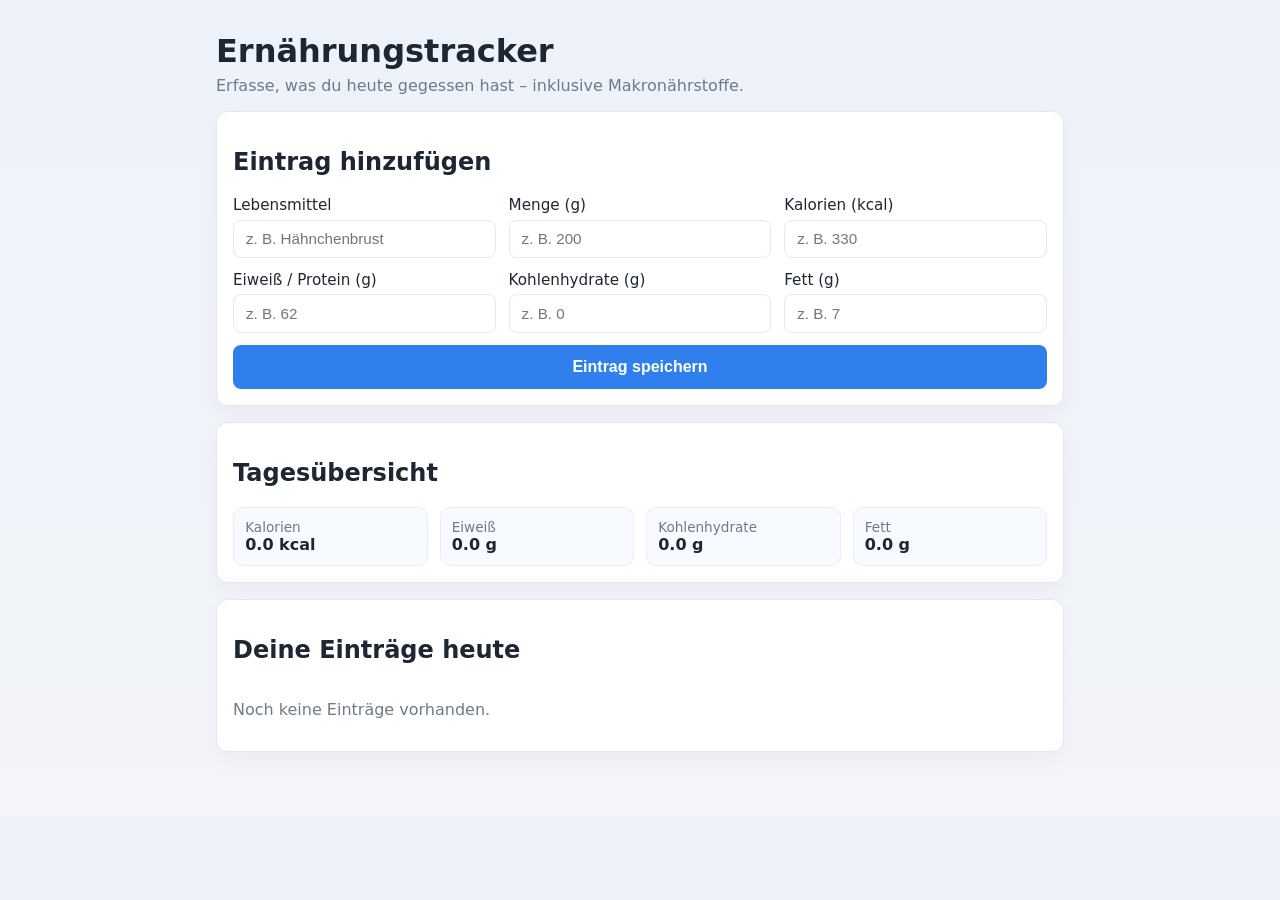
==== index.html @ 435cd2fa "Add nutrition tracker web app" ====
<!DOCTYPE html>
<html lang="de">
  <head>
    <meta charset="UTF-8" />
    <meta name="viewport" content="width=device-width, initial-scale=1.0" />
    <title>Ernährungstracker</title>
    <link rel="stylesheet" href="styles.css" />
  </head>
  <body>
    <main class="container">
      <h1>Ernährungstracker</h1>
      <p class="subtitle">Erfasse, was du heute gegessen hast – inklusive Makronährstoffe.</p>

      <section class="card">
        <h2>Eintrag hinzufügen</h2>
        <form id="mealForm" class="meal-form">
          <label>
            Lebensmittel
            <input type="text" id="food" placeholder="z. B. Hähnchenbrust" required />
          </label>

          <label>
            Menge (g)
            <input type="number" id="amount" min="1" step="1" placeholder="z. B. 200" required />
          </label>

          <label>
            Kalorien (kcal)
            <input type="number" id="calories" min="0" step="0.1" placeholder="z. B. 330" required />
          </label>

          <label>
            Eiweiß / Protein (g)
            <input type="number" id="protein" min="0" step="0.1" placeholder="z. B. 62" required />
          </label>

          <label>
            Kohlenhydrate (g)
            <input type="number" id="carbs" min="0" step="0.1" placeholder="z. B. 0" required />
          </label>

          <label>
            Fett (g)
            <input type="number" id="fat" min="0" step="0.1" placeholder="z. B. 7" required />
          </label>

          <button type="submit">Eintrag speichern</button>
        </form>
      </section>

      <section class="card">
        <h2>Tagesübersicht</h2>
        <div class="totals" id="totals">
          <div><span>Kalorien</span><strong id="totalCalories">0 kcal</strong></div>
          <div><span>Eiweiß</span><strong id="totalProtein">0 g</strong></div>
          <div><span>Kohlenhydrate</span><strong id="totalCarbs">0 g</strong></div>
          <div><span>Fett</span><strong id="totalFat">0 g</strong></div>
        </div>
      </section>

      <section class="card">
        <h2>Deine Einträge heute</h2>
        <ul id="mealList" class="meal-list"></ul>
        <p id="emptyState" class="empty-state">Noch keine Einträge vorhanden.</p>
      </section>
    </main>

    <script src="app.js"></script>
  </body>
</html>
---- styles.css ----
:root {
  --bg: #f3f5f9;
  --card: #ffffff;
  --text: #1d2733;
  --muted: #6c7a89;
  --accent: #2f80ed;
  --accent-dark: #1f6bcc;
  --border: #e4e8ef;
}

* {
  box-sizing: border-box;
}

body {
  margin: 0;
  font-family: Inter, system-ui, -apple-system, Segoe UI, Roboto, Arial, sans-serif;
  color: var(--text);
  background: linear-gradient(180deg, #edf2fa, var(--bg));
}

.container {
  max-width: 880px;
  margin: 2rem auto;
  padding: 0 1rem 2rem;
}

h1 {
  margin-bottom: 0.4rem;
}

.subtitle {
  margin-top: 0;
  color: var(--muted);
}

.card {
  background: var(--card);
  border: 1px solid var(--border);
  border-radius: 12px;
  padding: 1rem;
  margin-top: 1rem;
  box-shadow: 0 8px 20px rgba(0, 0, 0, 0.04);
}

.meal-form {
  display: grid;
  grid-template-columns: repeat(auto-fit, minmax(200px, 1fr));
  gap: 0.8rem;
}

label {
  display: flex;
  flex-direction: column;
  gap: 0.35rem;
  font-size: 0.95rem;
}

input {
  border: 1px solid var(--border);
  border-radius: 8px;
  padding: 0.6rem 0.75rem;
  font-size: 0.95rem;
}

button {
  grid-column: 1 / -1;
  border: none;
  border-radius: 8px;
  padding: 0.8rem 1rem;
  background: var(--accent);
  color: white;
  font-size: 1rem;
  font-weight: 600;
  cursor: pointer;
}

button:hover {
  background: var(--accent-dark);
}

.totals {
  display: grid;
  grid-template-columns: repeat(auto-fit, minmax(140px, 1fr));
  gap: 0.75rem;
}

.totals div {
  background: #f7faff;
  border: 1px solid #e7eef9;
  border-radius: 10px;
  padding: 0.7rem;
}

.totals span {
  color: var(--muted);
  display: block;
  font-size: 0.85rem;
}

.meal-list {
  list-style: none;
  margin: 0;
  padding: 0;
  display: grid;
  gap: 0.65rem;
}

.meal-item {
  display: flex;
  justify-content: space-between;
  gap: 1rem;
  border: 1px solid var(--border);
  border-radius: 10px;
  padding: 0.7rem;
}

.meal-meta {
  color: var(--muted);
  font-size: 0.9rem;
}

.empty-state {
  color: var(--muted);
}

.remove-btn {
  border: none;
  border-radius: 6px;
  padding: 0.35rem 0.6rem;
  background: #ffe6e6;
  color: #b12626;
  cursor: pointer;
  font-size: 0.85rem;
}
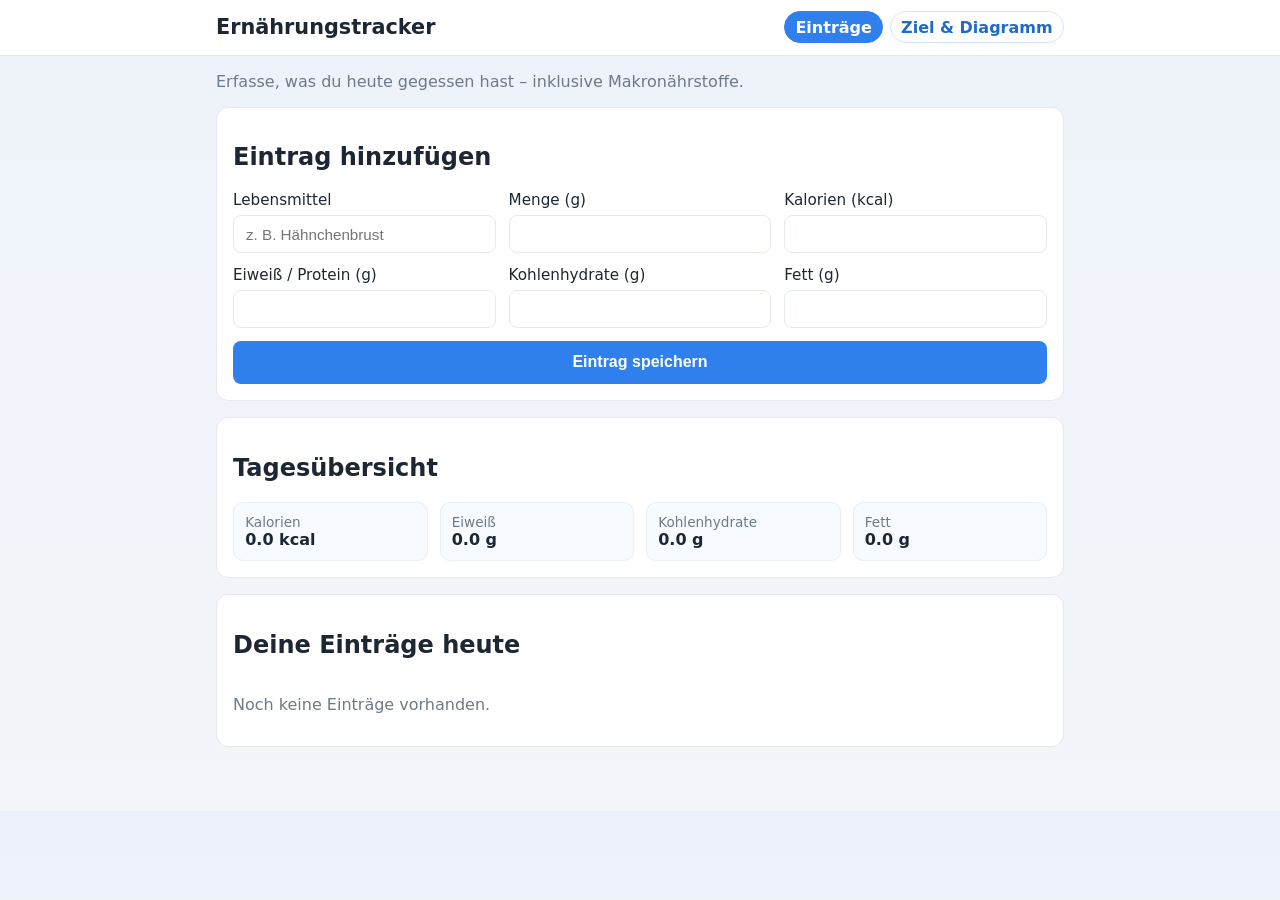
==== commit 13002fb5: "Fix header issue, split app into pages, add goal chart" ====
--- a/index.html
+++ b/index.html
@@ -3,47 +3,32 @@
   <head>
     <meta charset="UTF-8" />
     <meta name="viewport" content="width=device-width, initial-scale=1.0" />
-    <title>Ernährungstracker</title>
+    <title>Ernährungstracker – Einträge</title>
     <link rel="stylesheet" href="styles.css" />
   </head>
   <body>
+    <header class="topbar">
+      <div class="topbar-inner">
+        <h1>Ernährungstracker</h1>
+        <nav class="nav-tabs" aria-label="Seiten">
+          <a class="active" href="index.html">Einträge</a>
+          <a href="plan.html">Ziel &amp; Diagramm</a>
+        </nav>
+      </div>
+    </header>
+
     <main class="container">
-      <h1>Ernährungstracker</h1>
       <p class="subtitle">Erfasse, was du heute gegessen hast – inklusive Makronährstoffe.</p>
 
       <section class="card">
         <h2>Eintrag hinzufügen</h2>
         <form id="mealForm" class="meal-form">
-          <label>
-            Lebensmittel
-            <input type="text" id="food" placeholder="z. B. Hähnchenbrust" required />
-          </label>
-
-          <label>
-            Menge (g)
-            <input type="number" id="amount" min="1" step="1" placeholder="z. B. 200" required />
-          </label>
-
-          <label>
-            Kalorien (kcal)
-            <input type="number" id="calories" min="0" step="0.1" placeholder="z. B. 330" required />
-          </label>
-
-          <label>
-            Eiweiß / Protein (g)
-            <input type="number" id="protein" min="0" step="0.1" placeholder="z. B. 62" required />
-          </label>
-
-          <label>
-            Kohlenhydrate (g)
-            <input type="number" id="carbs" min="0" step="0.1" placeholder="z. B. 0" required />
-          </label>
-
-          <label>
-            Fett (g)
-            <input type="number" id="fat" min="0" step="0.1" placeholder="z. B. 7" required />
-          </label>
-
+          <label>Lebensmittel<input type="text" id="food" placeholder="z. B. Hähnchenbrust" required /></label>
+          <label>Menge (g)<input type="number" id="amount" min="1" step="1" required /></label>
+          <label>Kalorien (kcal)<input type="number" id="calories" min="0" step="0.1" required /></label>
+          <label>Eiweiß / Protein (g)<input type="number" id="protein" min="0" step="0.1" required /></label>
+          <label>Kohlenhydrate (g)<input type="number" id="carbs" min="0" step="0.1" required /></label>
+          <label>Fett (g)<input type="number" id="fat" min="0" step="0.1" required /></label>
           <button type="submit">Eintrag speichern</button>
         </form>
       </section>
--- a/styles.css
+++ b/styles.css
@@ -8,9 +8,7 @@
   --border: #e4e8ef;
 }
 
-* {
-  box-sizing: border-box;
-}
+* { box-sizing: border-box; }
 
 body {
   margin: 0;
@@ -19,20 +17,42 @@
   background: linear-gradient(180deg, #edf2fa, var(--bg));
 }
 
-.container {
-  max-width: 880px;
-  margin: 2rem auto;
-  padding: 0 1rem 2rem;
+.topbar {
+  position: sticky;
+  top: 0;
+  z-index: 10;
+  background: rgba(255, 255, 255, 0.96);
+  border-bottom: 1px solid var(--border);
+  backdrop-filter: blur(4px);
 }
 
-h1 {
-  margin-bottom: 0.4rem;
+.topbar-inner {
+  max-width: 880px;
+  margin: 0 auto;
+  padding: 0.7rem 1rem;
+  display: flex;
+  align-items: center;
+  justify-content: space-between;
+  gap: 1rem;
 }
 
-.subtitle {
-  margin-top: 0;
-  color: var(--muted);
+.topbar h1 { margin: 0; font-size: 1.3rem; }
+
+.nav-tabs { display: flex; gap: 0.4rem; }
+
+.nav-tabs a {
+  text-decoration: none;
+  color: var(--accent-dark);
+  border: 1px solid #d6e4fb;
+  padding: 0.35rem 0.65rem;
+  border-radius: 999px;
+  font-weight: 600;
 }
+
+.nav-tabs a.active { background: var(--accent); color: #fff; border-color: var(--accent); }
+
+.container { max-width: 880px; margin: 1rem auto 2rem; padding: 0 1rem 2rem; }
+.subtitle { margin-top: 0.3rem; color: var(--muted); }
 
 .card {
   background: var(--card);
@@ -40,89 +60,21 @@
   border-radius: 12px;
   padding: 1rem;
   margin-top: 1rem;
-  box-shadow: 0 8px 20px rgba(0, 0, 0, 0.04);
 }
 
-.meal-form {
-  display: grid;
-  grid-template-columns: repeat(auto-fit, minmax(200px, 1fr));
-  gap: 0.8rem;
-}
+.meal-form { display: grid; grid-template-columns: repeat(auto-fit, minmax(200px, 1fr)); gap: 0.8rem; }
+label { display: flex; flex-direction: column; gap: 0.35rem; font-size: 0.95rem; }
+input { border: 1px solid var(--border); border-radius: 8px; padding: 0.6rem 0.75rem; font-size: 0.95rem; }
+button { grid-column: 1 / -1; border: none; border-radius: 8px; padding: 0.8rem 1rem; background: var(--accent); color: white; font-size: 1rem; font-weight: 600; cursor: pointer; }
+button:hover { background: var(--accent-dark); }
 
-label {
-  display: flex;
-  flex-direction: column;
-  gap: 0.35rem;
-  font-size: 0.95rem;
-}
+.totals { display: grid; grid-template-columns: repeat(auto-fit, minmax(140px, 1fr)); gap: 0.75rem; }
+.totals div { background: #f7faff; border: 1px solid #e7eef9; border-radius: 10px; padding: 0.7rem; }
+.totals span { color: var(--muted); display: block; font-size: 0.85rem; }
 
-input {
-  border: 1px solid var(--border);
-  border-radius: 8px;
-  padding: 0.6rem 0.75rem;
-  font-size: 0.95rem;
-}
-
-button {
-  grid-column: 1 / -1;
-  border: none;
-  border-radius: 8px;
-  padding: 0.8rem 1rem;
-  background: var(--accent);
-  color: white;
-  font-size: 1rem;
-  font-weight: 600;
-  cursor: pointer;
-}
-
-button:hover {
-  background: var(--accent-dark);
-}
-
-.totals {
-  display: grid;
-  grid-template-columns: repeat(auto-fit, minmax(140px, 1fr));
-  gap: 0.75rem;
-}
-
-.totals div {
-  background: #f7faff;
-  border: 1px solid #e7eef9;
-  border-radius: 10px;
-  padding: 0.7rem;
-}
-
-.totals span {
-  color: var(--muted);
-  display: block;
-  font-size: 0.85rem;
-}
-
-.meal-list {
-  list-style: none;
-  margin: 0;
-  padding: 0;
-  display: grid;
-  gap: 0.65rem;
-}
-
-.meal-item {
-  display: flex;
-  justify-content: space-between;
-  gap: 1rem;
-  border: 1px solid var(--border);
-  border-radius: 10px;
-  padding: 0.7rem;
-}
-
-.meal-meta {
-  color: var(--muted);
-  font-size: 0.9rem;
-}
-
-.empty-state {
-  color: var(--muted);
-}
+.meal-list { list-style: none; margin: 0; padding: 0; display: grid; gap: 0.65rem; }
+.meal-item { display: flex; justify-content: space-between; gap: 1rem; border: 1px solid var(--border); border-radius: 10px; padding: 0.7rem; }
+.meal-meta, .empty-state { color: var(--muted); }
 
 .remove-btn {
   border: none;
@@ -133,3 +85,11 @@
   cursor: pointer;
   font-size: 0.85rem;
 }
+
+#goalChart {
+  width: 100%;
+  max-width: 100%;
+  border: 1px solid var(--border);
+  border-radius: 8px;
+  background: #fff;
+}
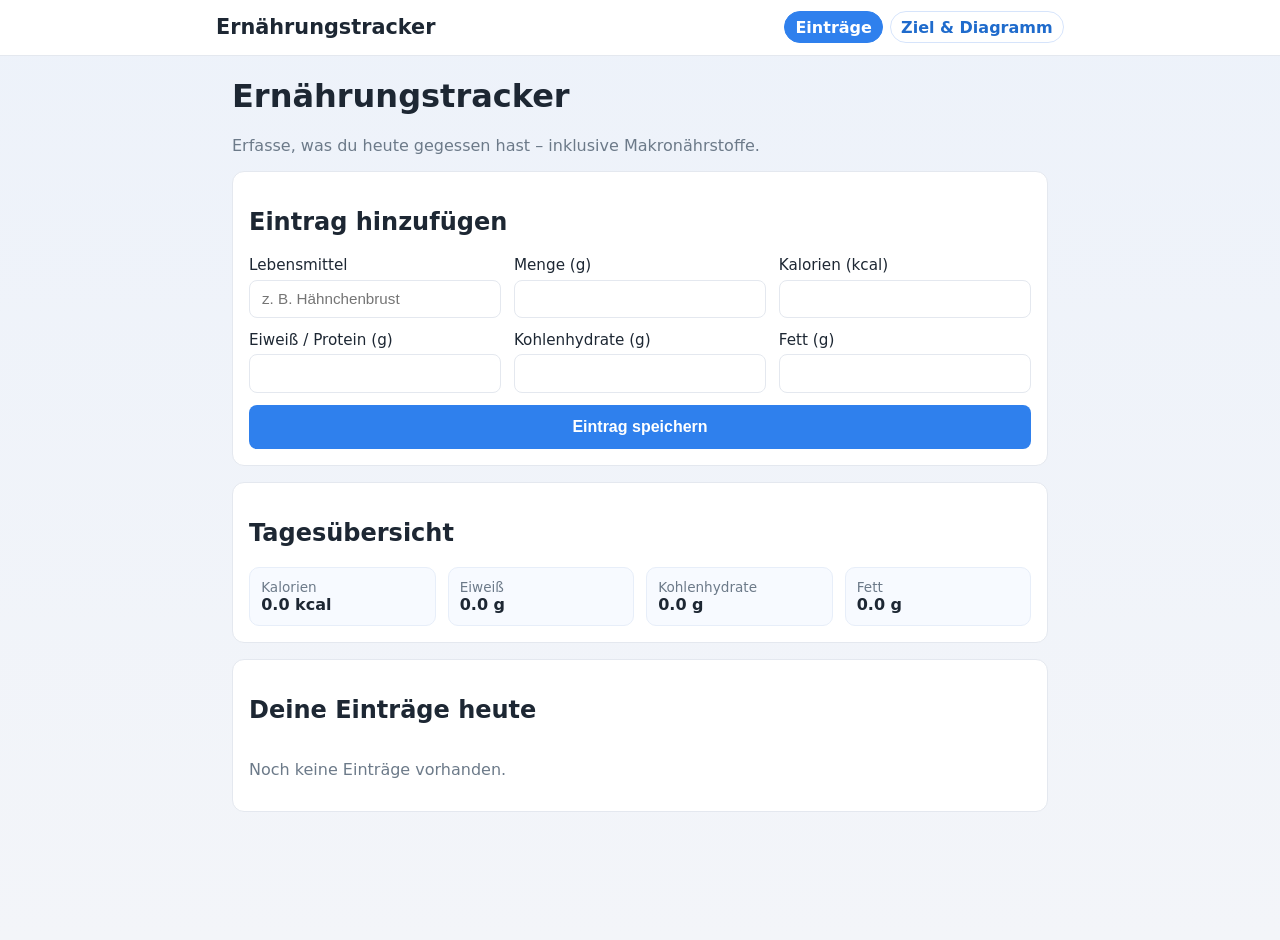
==== commit f3be533f: "Merge branch 'main' into codex/develop-nutrition-tracker-app-zh2pv2" ====
--- a/index.html
+++ b/index.html
@@ -18,6 +18,12 @@
     </header>
 
     <main class="container">
+    <title>Ernährungstracker</title>
+    <link rel="stylesheet" href="styles.css" />
+  </head>
+  <body>
+    <main class="container">
+      <h1>Ernährungstracker</h1>
       <p class="subtitle">Erfasse, was du heute gegessen hast – inklusive Makronährstoffe.</p>
 
       <section class="card">
--- a/styles.css
+++ b/styles.css
@@ -8,7 +8,9 @@
   --border: #e4e8ef;
 }
 
-* { box-sizing: border-box; }
+* {
+  box-sizing: border-box;
+}
 
 body {
   margin: 0;
--- a/styles.css
+++ b/styles.css
@@ -8,7 +8,9 @@
   --border: #e4e8ef;
 }
 
-* { box-sizing: border-box; }
+* {
+  box-sizing: border-box;
+}
 
 body {
   margin: 0;
